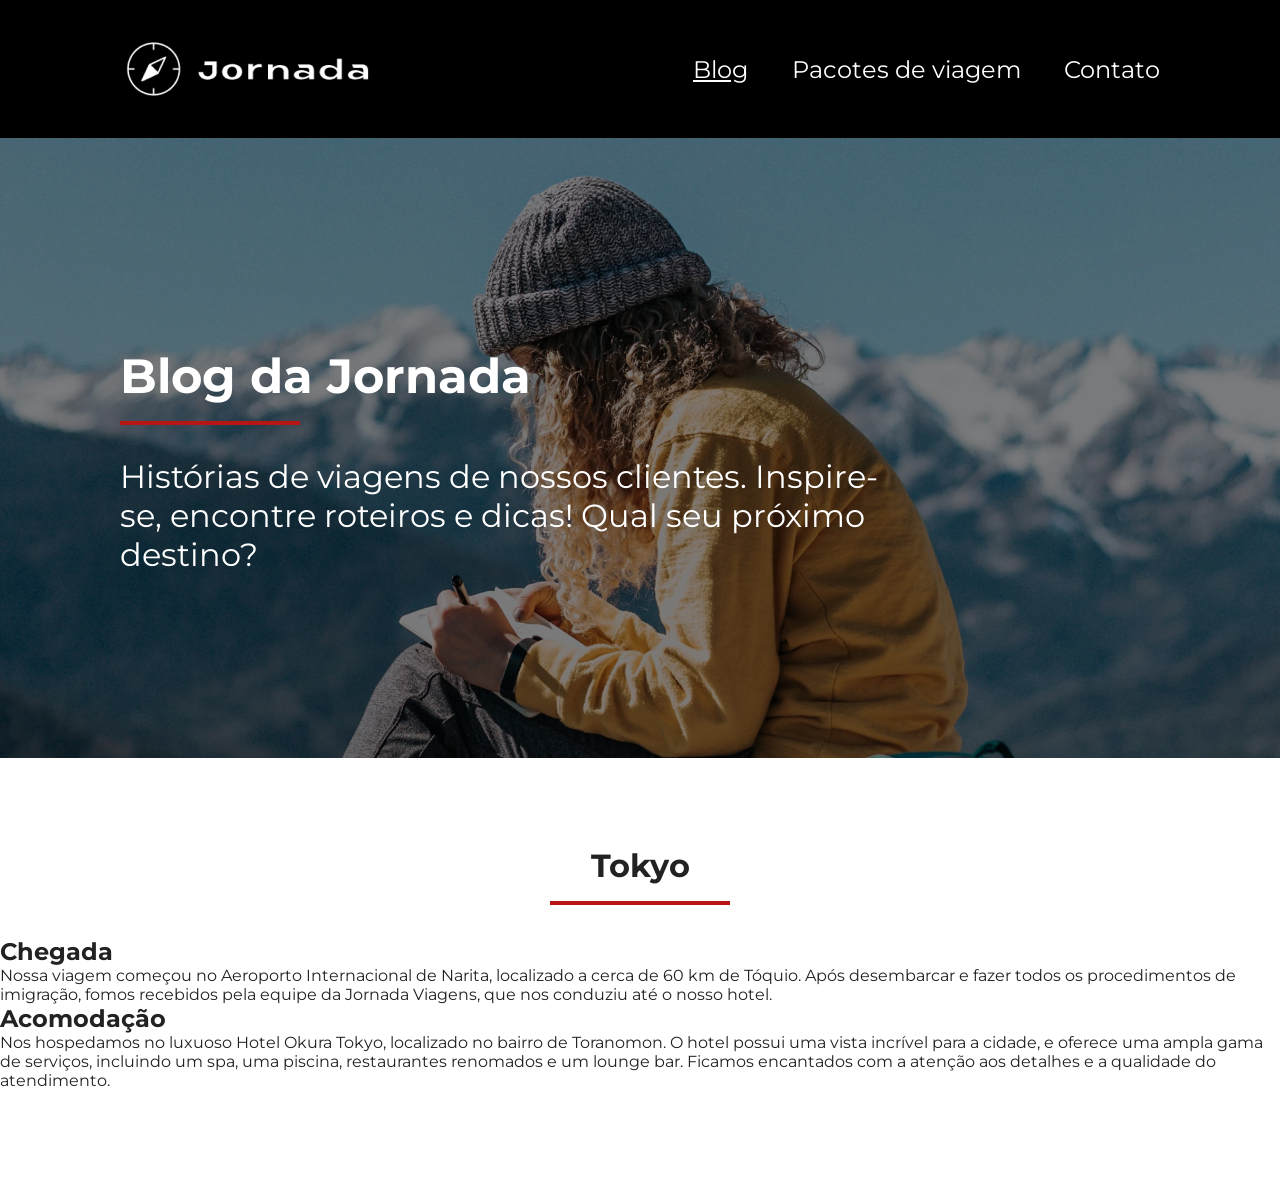
==== blog.html @ 9699022e "desenvolvimento da pagina blog" ====
<!DOCTYPE html>
<html lang="pt-br">

<head>
    <meta charset="UTF-8">
    <meta name="viewport" content="width=device-width, initial-scale=1.0">
    <meta name="description" content="Jornada Viagens, uma agência apaixonada por criar viagens inesquecíveis.">

    <meta name="og:title" content="Jornada Viagens">
    <meta name="og:description" content="Jornada Viagens, uma agência apaixonada por criar viagens inesquecíveis.">
    <meta name="og:image" content="https://kaleo-a-m.github.io/Jornada-viagens/img/Logo-branco-footer.png">
    <meta name="og:type" content="website">
    <meta name="og:url" content="https://kaleo-a-m.github.io/Jornada-viagens">

    <link rel="stylesheet" href="css/style.css">
    <link rel="shortcut icon" href="favicon-branco.svg" type="image/x-icon">
    <title>Jornada Viagens</title>
</head>

<body>
    <header>
        <a href="index.html" title="Voltar para a pagina inicial" id="logo">
            <img class="img-mobile" src="img/simbolo-bussola-branca.png" alt="Simbolo bussola Jornada Viagens">
            <img class="img-desktop" src="img/Logo-com-escrita.png" alt="Simbolo bussola Jornada Viagens">
        </a>
        <div class="navigation-menu">
            <label for="menu"><img src="img/menu.png" alt="Menu hamburguer"></label>
            <input type="checkbox" name="userMenu" id="menu" hidden>
            <nav>
                <ul class="list-links">
                    <li><a href="blog.html" target="_parent" title="Acessar blog" class="active">Blog</a></li>
                    <li><a href="pacotes-de-viagens.html" target="_parent" title="Acessar pacotes de viagem">Pacotes
                            de viagem</a>
                    </li>
                    <li><a href="contato.html" target="_parent" title="Acessar contato">Contato</a></li>
                </ul>
            </nav>
        </div>
    </header>
    <!-- section hero -->
    <section class="blog hero">
        <div class="hero-img">
            <div class="hero-content">
                <h1>Blog da Jornada</h1>
                <hr>
                <p>Histórias de viagens de nossos clientes. Inspire-se, encontre roteiros e dicas! Qual seu próximo
                    destino?</p>
            </div>
        </div>
    </section>
    <!-- section offers -->
    <section class="offers">
        <div class="section-title">
            <h2>Tokyo</h2>
            <hr>
        </div>
        <section class="presentetion">
            <div class="presentetion-content">
                <h2>Chegada</h2>
                <p>Nossa viagem começou no Aeroporto Internacional de Narita, localizado a cerca de 60 km de Tóquio.
                    Após
                    desembarcar e fazer todos os procedimentos de imigração, fomos recebidos pela equipe da Jornada
                    Viagens,
                    que nos conduziu até o nosso hotel.</p>
                <div class="img-presentetion"></div>
            </div>

            <div class="presentetion-text">
                <h2>Acomodação</h2>
                <p>Nos hospedamos no luxuoso Hotel Okura Tokyo, localizado no bairro de Toranomon. O hotel possui uma
                    vista
                    incrível para a cidade, e oferece uma ampla gama de serviços, incluindo um spa, uma piscina,
                    restaurantes renomados e um lounge bar. Ficamos encantados com a atenção aos detalhes e a qualidade
                    do
                    atendimento.</p>
            </div>
        </section>
</body>

</html>
---- css/style.css ----
@import url(global.css);
@import url(header.css);
@import url(hero.css);
@import url(offers.css);
@import url(bpc.css);
@import url(destinations.css);
@import url(payments.css);
@import url(testimonials.css);
@import url(baseboard.css);
@import url(footer.css);
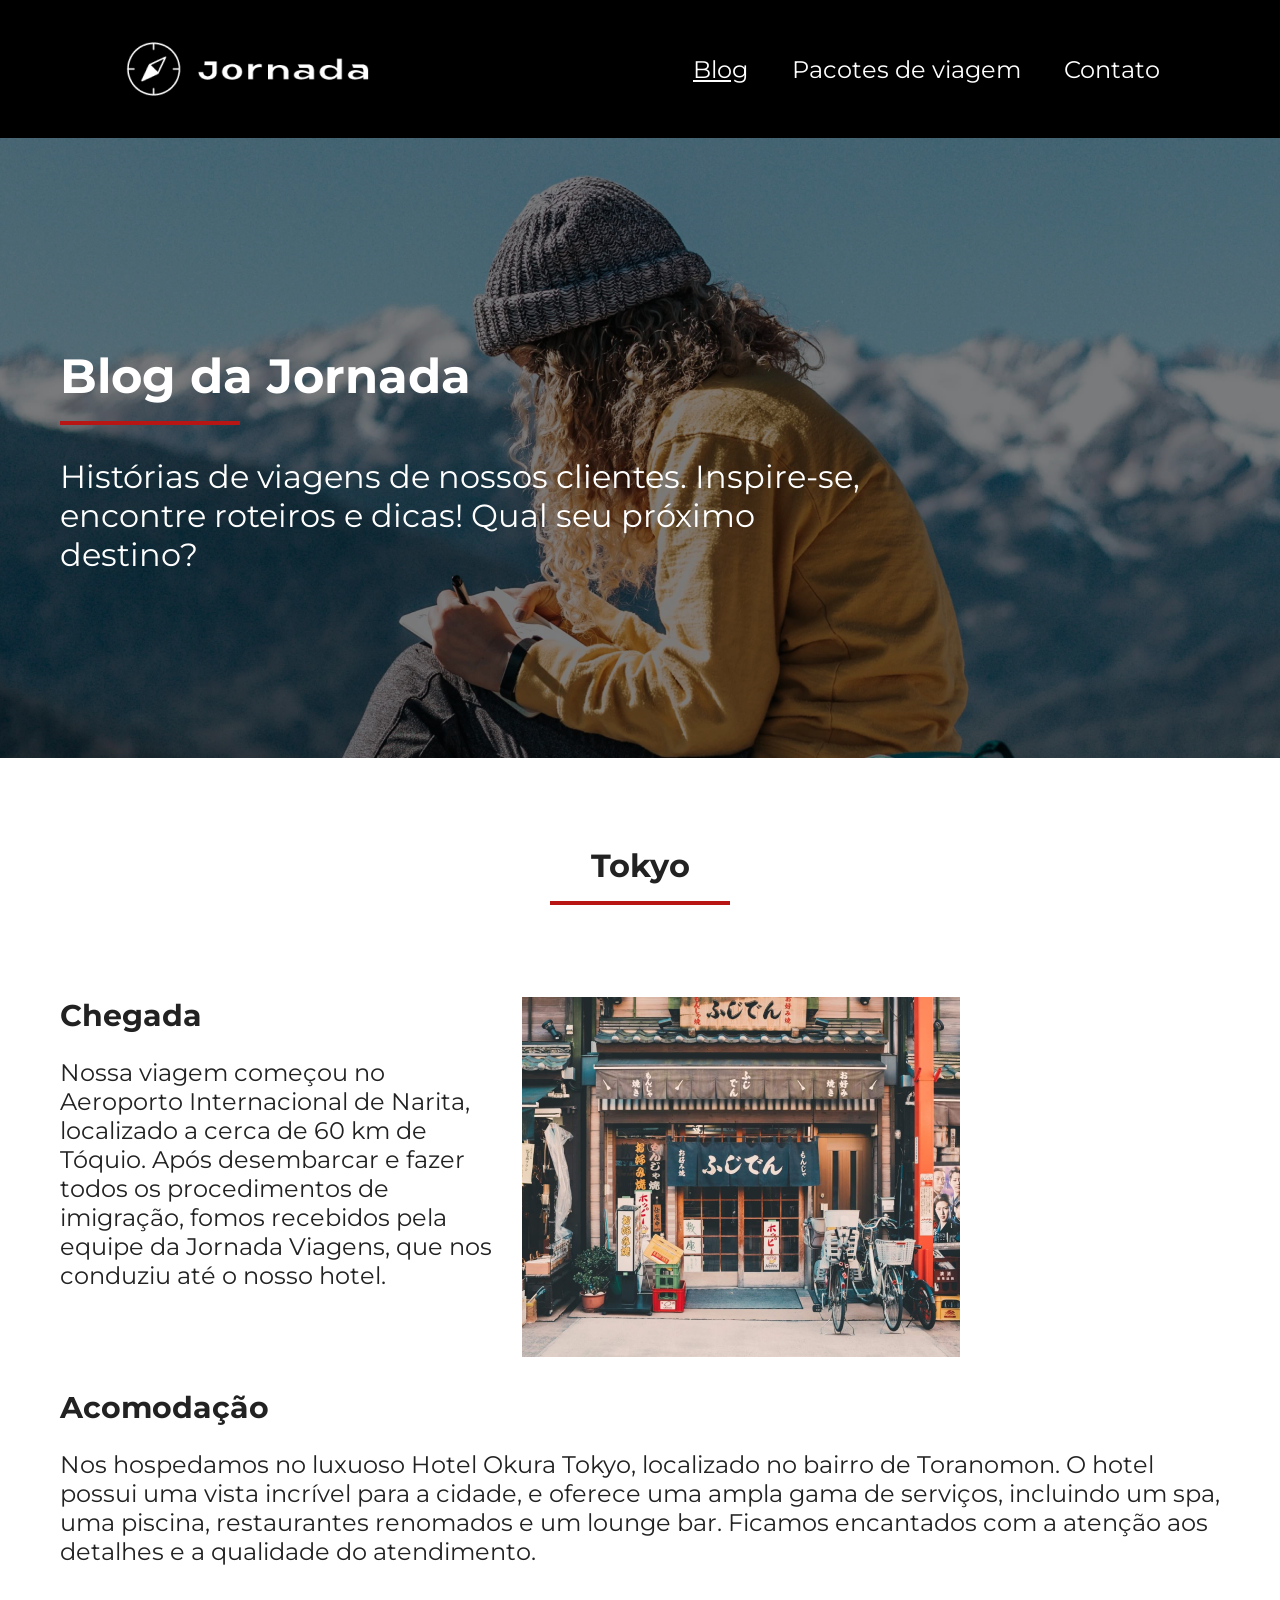
==== commit b86e81ea: "Desenvolvimento do presentention" ====
--- a/blog.html
+++ b/blog.html
@@ -55,24 +55,32 @@
             <hr>
         </div>
         <section class="presentetion">
-            <div class="presentetion-content">
-                <h2>Chegada</h2>
-                <p>Nossa viagem começou no Aeroporto Internacional de Narita, localizado a cerca de 60 km de Tóquio.
-                    Após
-                    desembarcar e fazer todos os procedimentos de imigração, fomos recebidos pela equipe da Jornada
-                    Viagens,
-                    que nos conduziu até o nosso hotel.</p>
-                <div class="img-presentetion"></div>
-            </div>
+            <div class="presentetion-container">
+                <div class="presentetion-content">
+                    <div class="presentetion-text">
+                        <h2>Chegada</h2>
+                        <p>Nossa viagem começou no Aeroporto Internacional de Narita, localizado a cerca de 60 km de
+                            Tóquio.
+                            Após
+                            desembarcar e fazer todos os procedimentos de imigração, fomos recebidos pela equipe da
+                            Jornada
+                            Viagens,
+                            que nos conduziu até o nosso hotel.</p>
+                    </div>
+                    <div class="img-presentetion"></div>
+                </div>
 
-            <div class="presentetion-text">
-                <h2>Acomodação</h2>
-                <p>Nos hospedamos no luxuoso Hotel Okura Tokyo, localizado no bairro de Toranomon. O hotel possui uma
-                    vista
-                    incrível para a cidade, e oferece uma ampla gama de serviços, incluindo um spa, uma piscina,
-                    restaurantes renomados e um lounge bar. Ficamos encantados com a atenção aos detalhes e a qualidade
-                    do
-                    atendimento.</p>
+                <div class="presentetion-text">
+                    <h2>Acomodação</h2>
+                    <p>Nos hospedamos no luxuoso Hotel Okura Tokyo, localizado no bairro de Toranomon. O hotel possui
+                        uma
+                        vista
+                        incrível para a cidade, e oferece uma ampla gama de serviços, incluindo um spa, uma piscina,
+                        restaurantes renomados e um lounge bar. Ficamos encantados com a atenção aos detalhes e a
+                        qualidade
+                        do
+                        atendimento.</p>
+                </div>
             </div>
         </section>
 </body>
--- a/css/style.css
+++ b/css/style.css
@@ -7,4 +7,5 @@
 @import url(payments.css);
 @import url(testimonials.css);
 @import url(baseboard.css);
-@import url(footer.css);+@import url(footer.css);
+@import url(presentetion.css);
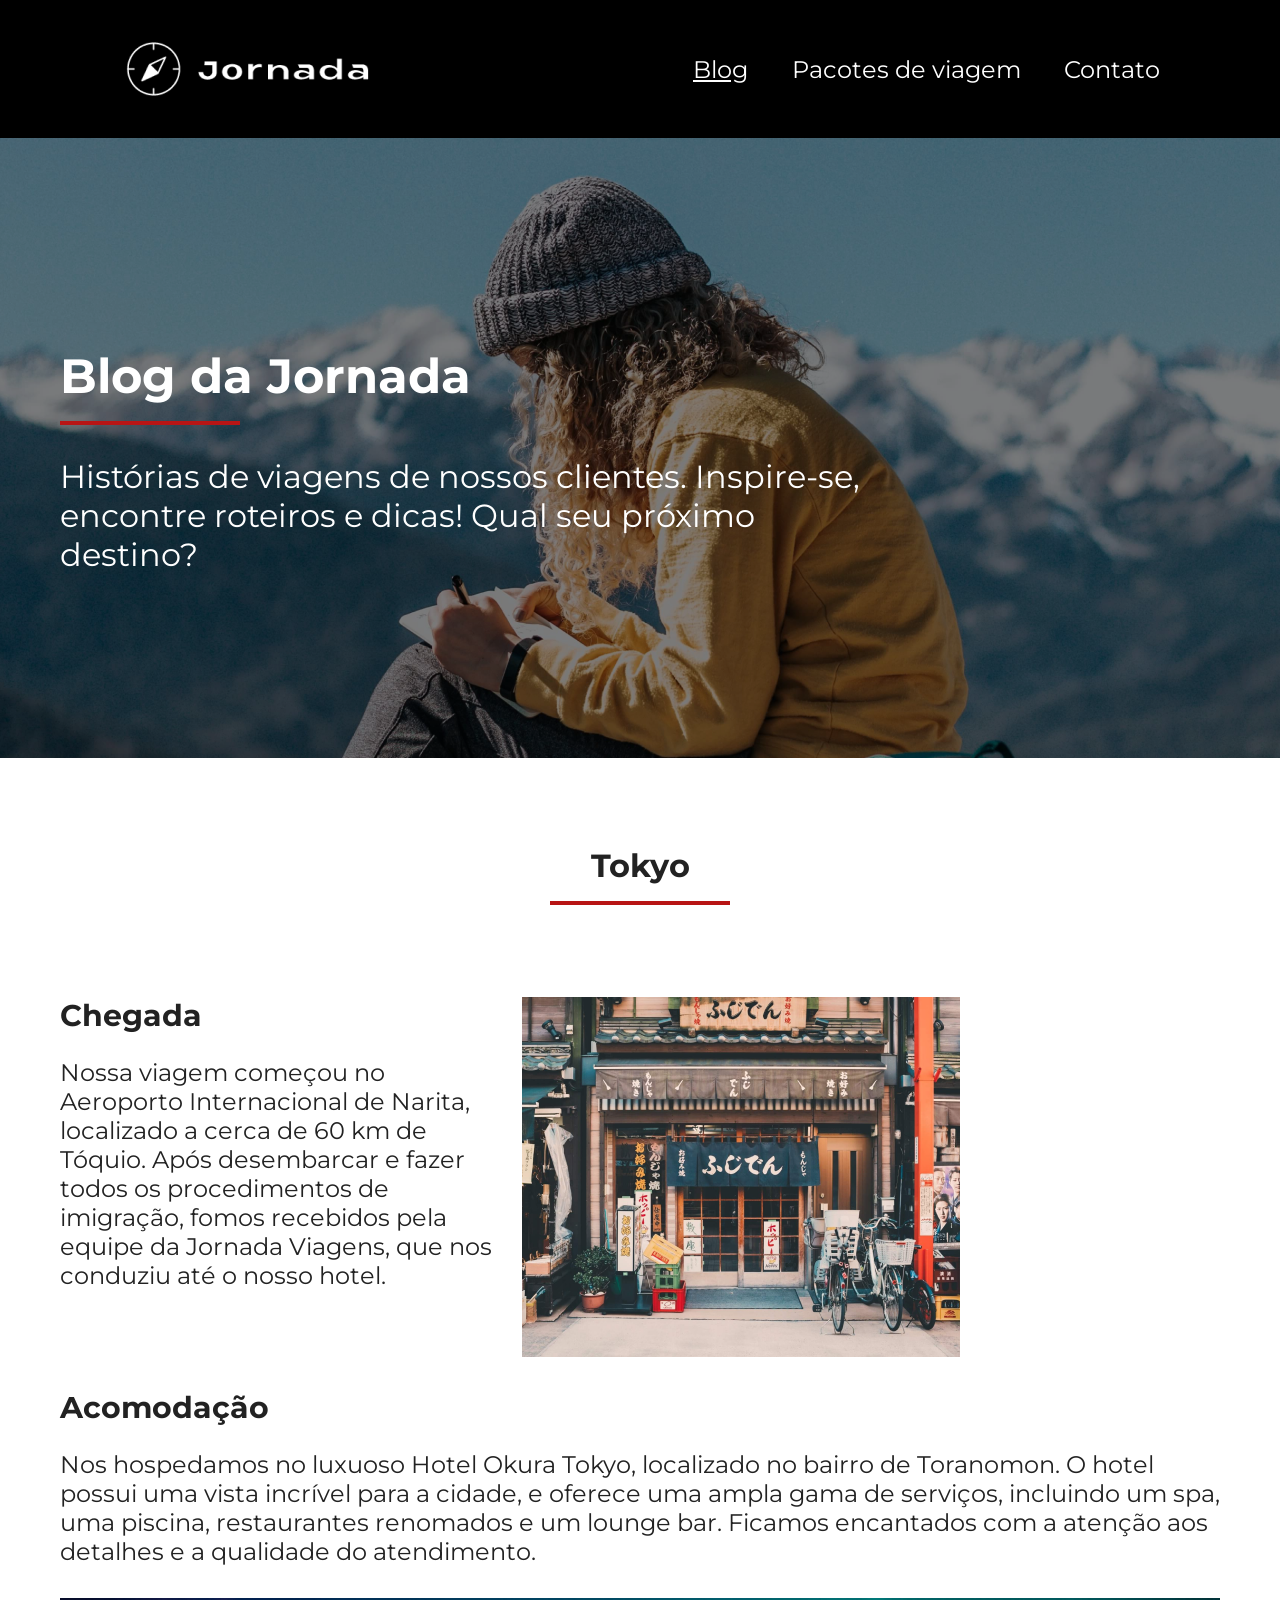
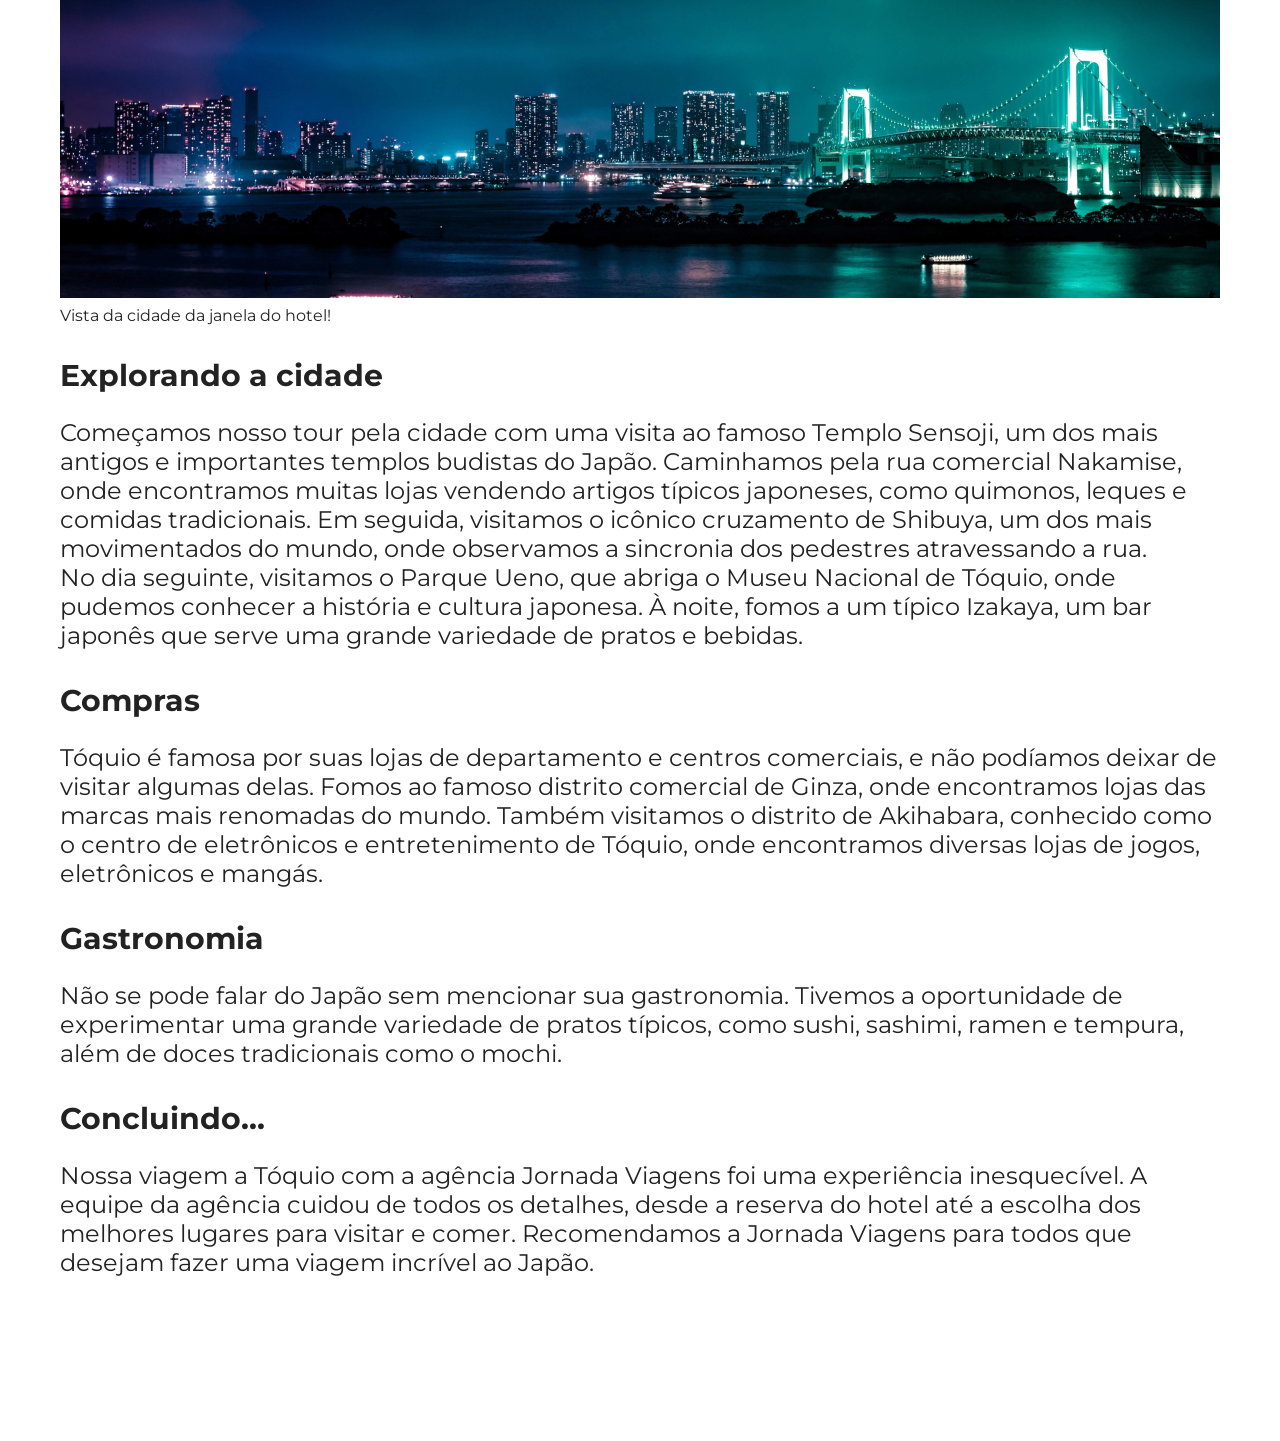
==== commit 51d7d7a6: "continuacao do densevolvimento da pagina blog" ====
--- a/blog.html
+++ b/blog.html
@@ -81,6 +81,43 @@
                         do
                         atendimento.</p>
                 </div>
+                <figure>
+                    <div class="img-tokyo"></div>
+                    <figcaption>Vista da cidade da janela do hotel!</figcaption>
+                </figure>
+                <div class="presentetion-text">
+                    <h2>Explorando a cidade</h2>
+                    <p>Começamos nosso tour pela cidade com uma visita ao famoso Templo Sensoji, um dos mais antigos e
+                        importantes templos budistas do Japão. Caminhamos pela rua comercial Nakamise, onde encontramos
+                        muitas lojas vendendo artigos típicos japoneses, como quimonos, leques e comidas tradicionais.
+                        Em seguida, visitamos o icônico cruzamento de Shibuya, um dos mais movimentados do mundo, onde
+                        observamos a sincronia dos pedestres atravessando a rua. <br>
+                        No dia seguinte, visitamos o Parque Ueno, que abriga o Museu Nacional de Tóquio, onde pudemos
+                        conhecer a história e cultura japonesa. À noite, fomos a um típico Izakaya, um bar japonês que
+                        serve uma grande variedade de pratos e bebidas.</p>
+                </div>
+                <div class="presentetion-text">
+                    <h2>Compras</h2>
+                    <p>Tóquio é famosa por suas lojas de departamento e centros comerciais, e não podíamos deixar de
+                        visitar algumas delas. Fomos ao famoso distrito comercial de Ginza, onde encontramos lojas das
+                        marcas mais renomadas do mundo.
+                        Também visitamos o distrito de Akihabara, conhecido como o centro de eletrônicos e
+                        entretenimento de Tóquio, onde encontramos diversas lojas de jogos, eletrônicos e mangás.</p>
+                </div>
+                <div class="presentetion-text">
+                    <h2>Gastronomia</h2>
+                    <p>Não se pode falar do Japão sem mencionar sua gastronomia. Tivemos a oportunidade de experimentar
+                        uma grande variedade de pratos típicos, como sushi, sashimi, ramen e tempura, além de doces
+                        tradicionais como o mochi.</p>
+                </div>
+                <div class="presentetion-text">
+                    <h2>Concluindo...</h2>
+                    <p>Nossa viagem a Tóquio com a agência Jornada Viagens foi uma experiência inesquecível. A equipe da
+                        agência cuidou de todos os detalhes, desde a reserva do hotel até a escolha dos melhores lugares
+                        para visitar e comer.
+                        Recomendamos a Jornada Viagens para todos que desejam fazer uma viagem incrível ao Japão.</p>
+                </div>
+
             </div>
         </section>
 </body>
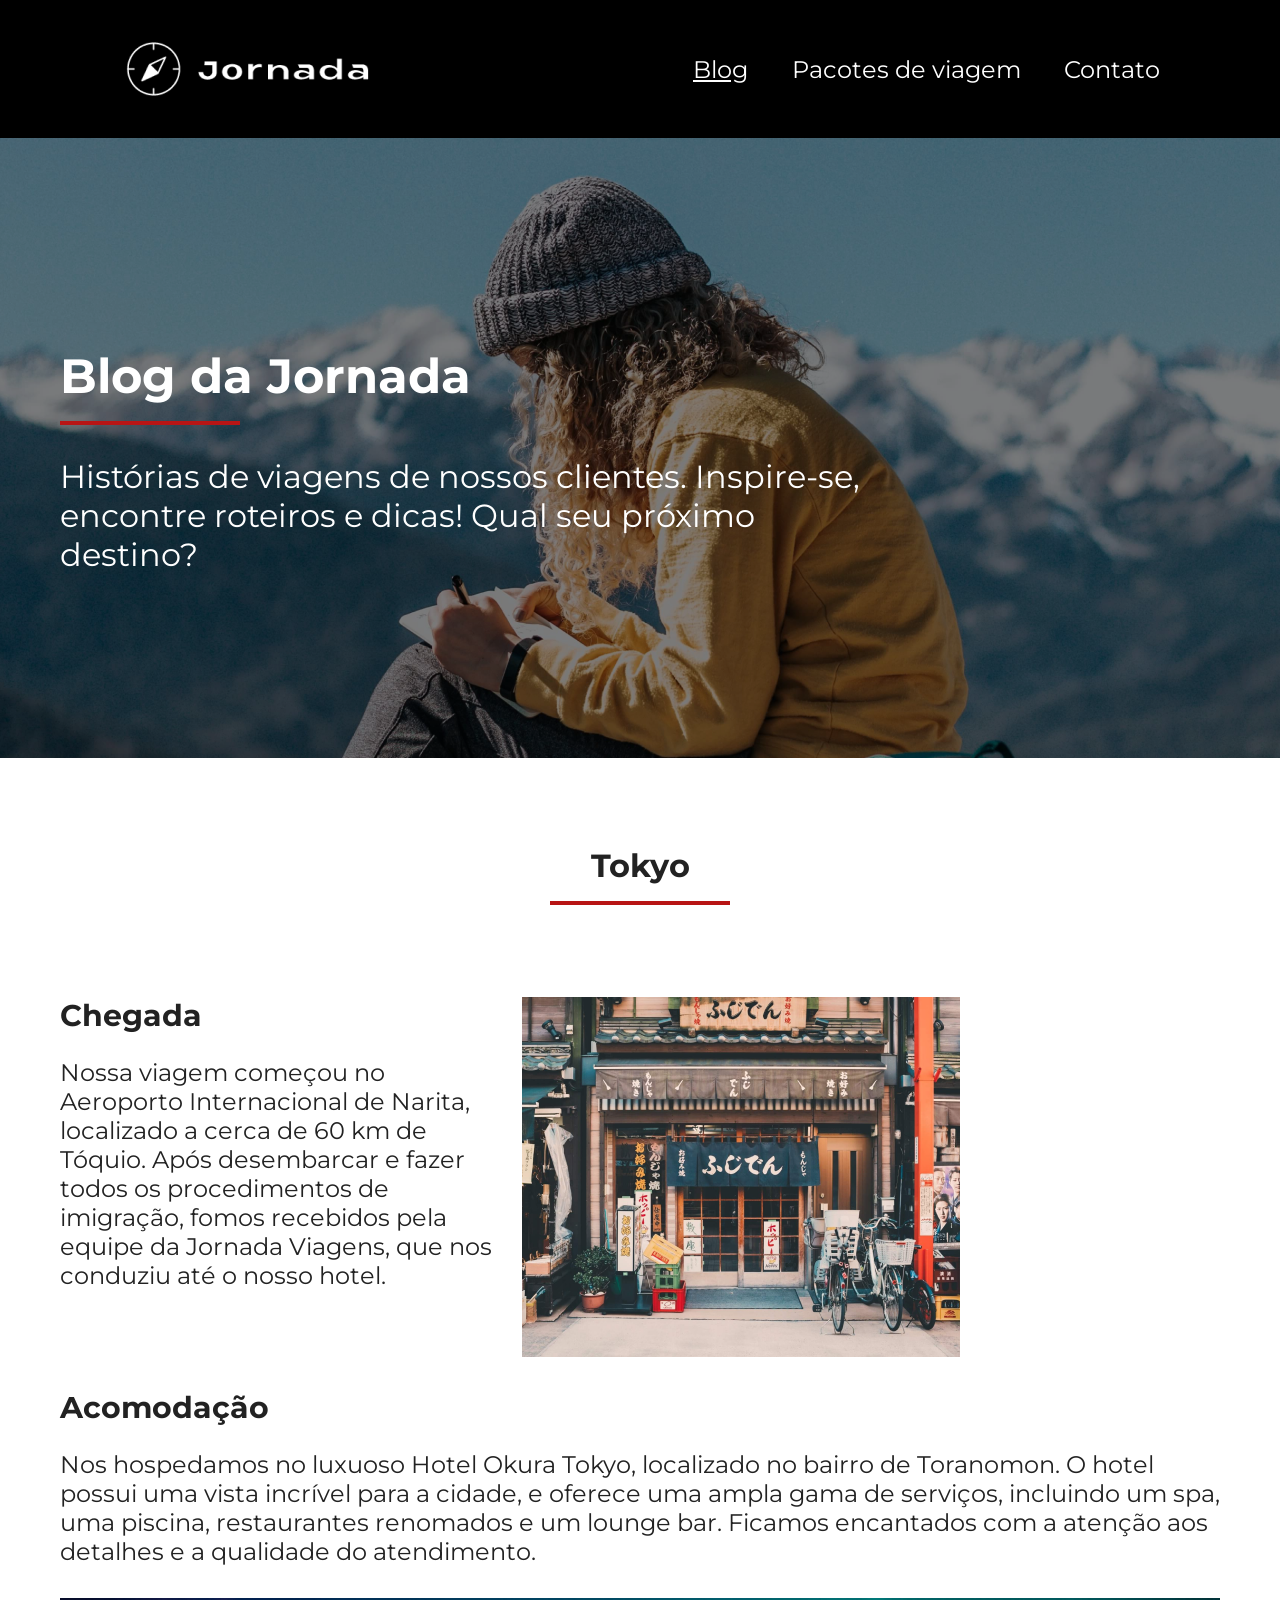
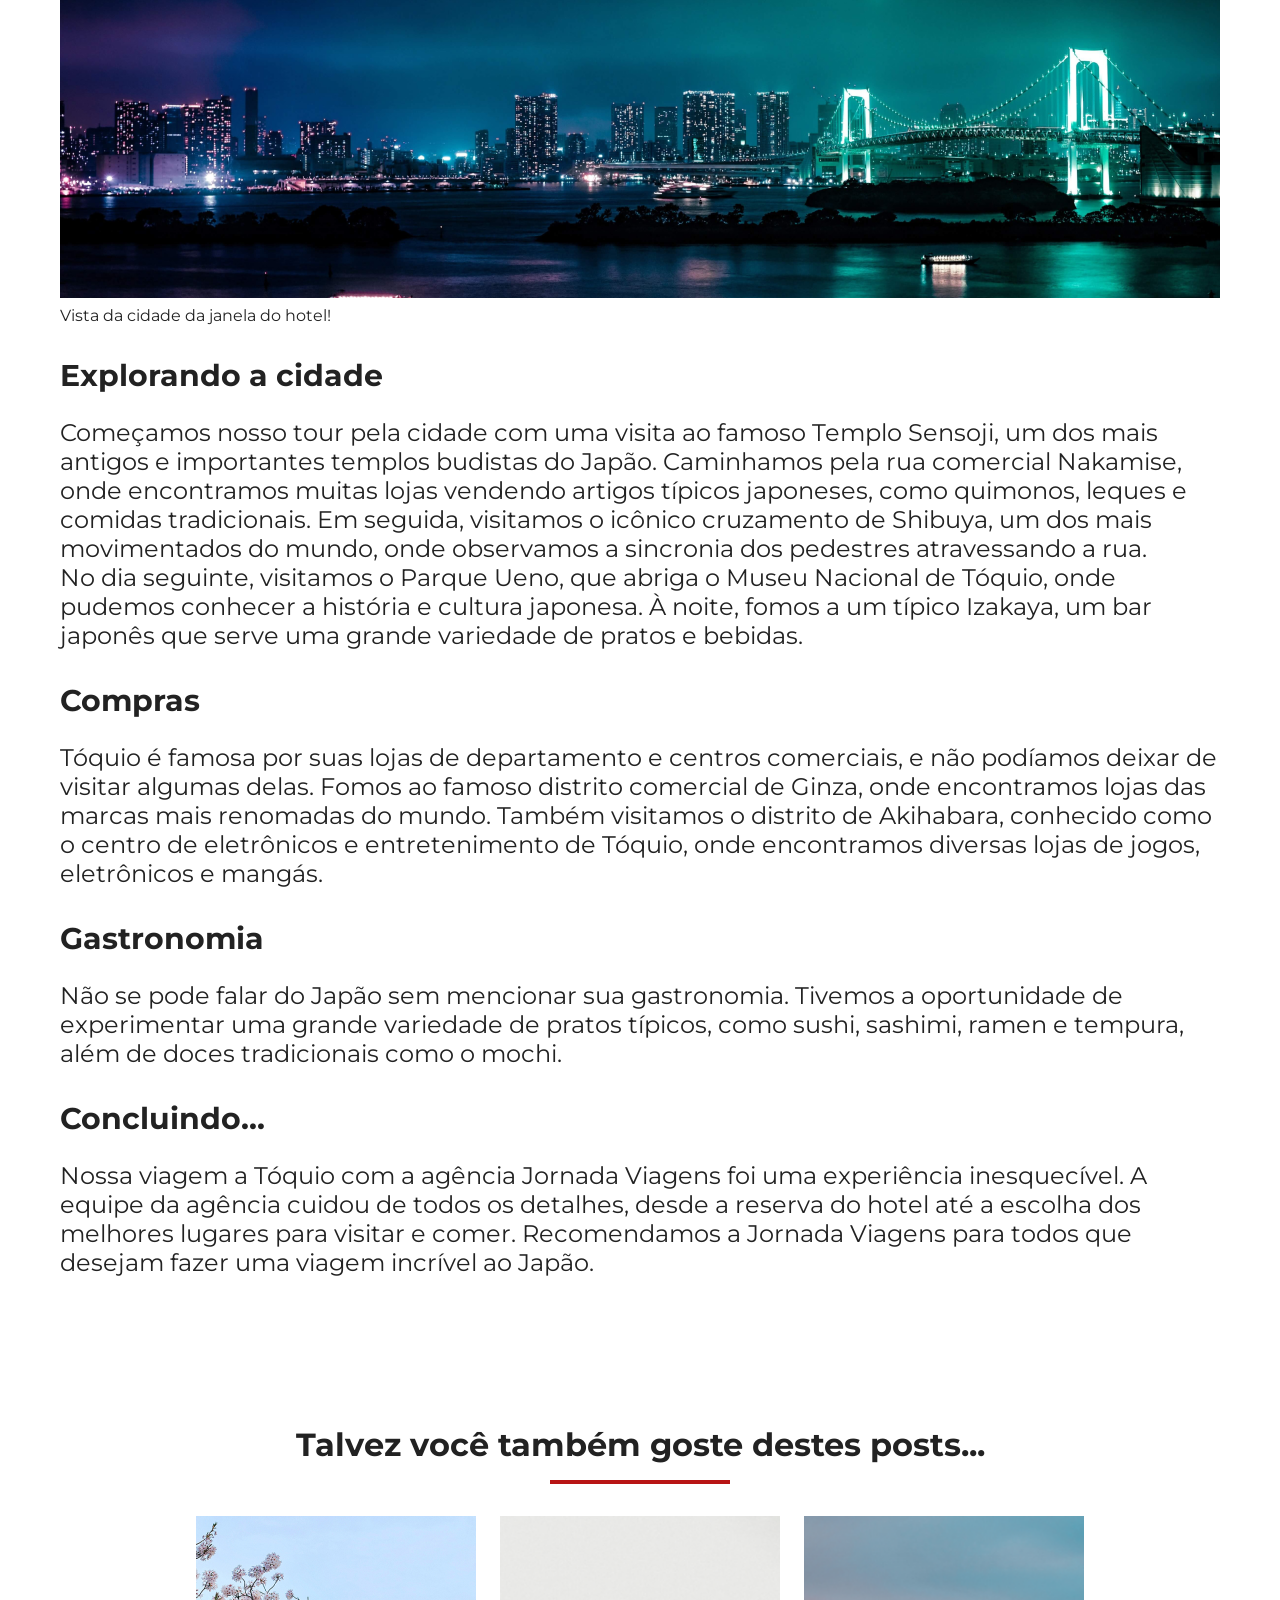
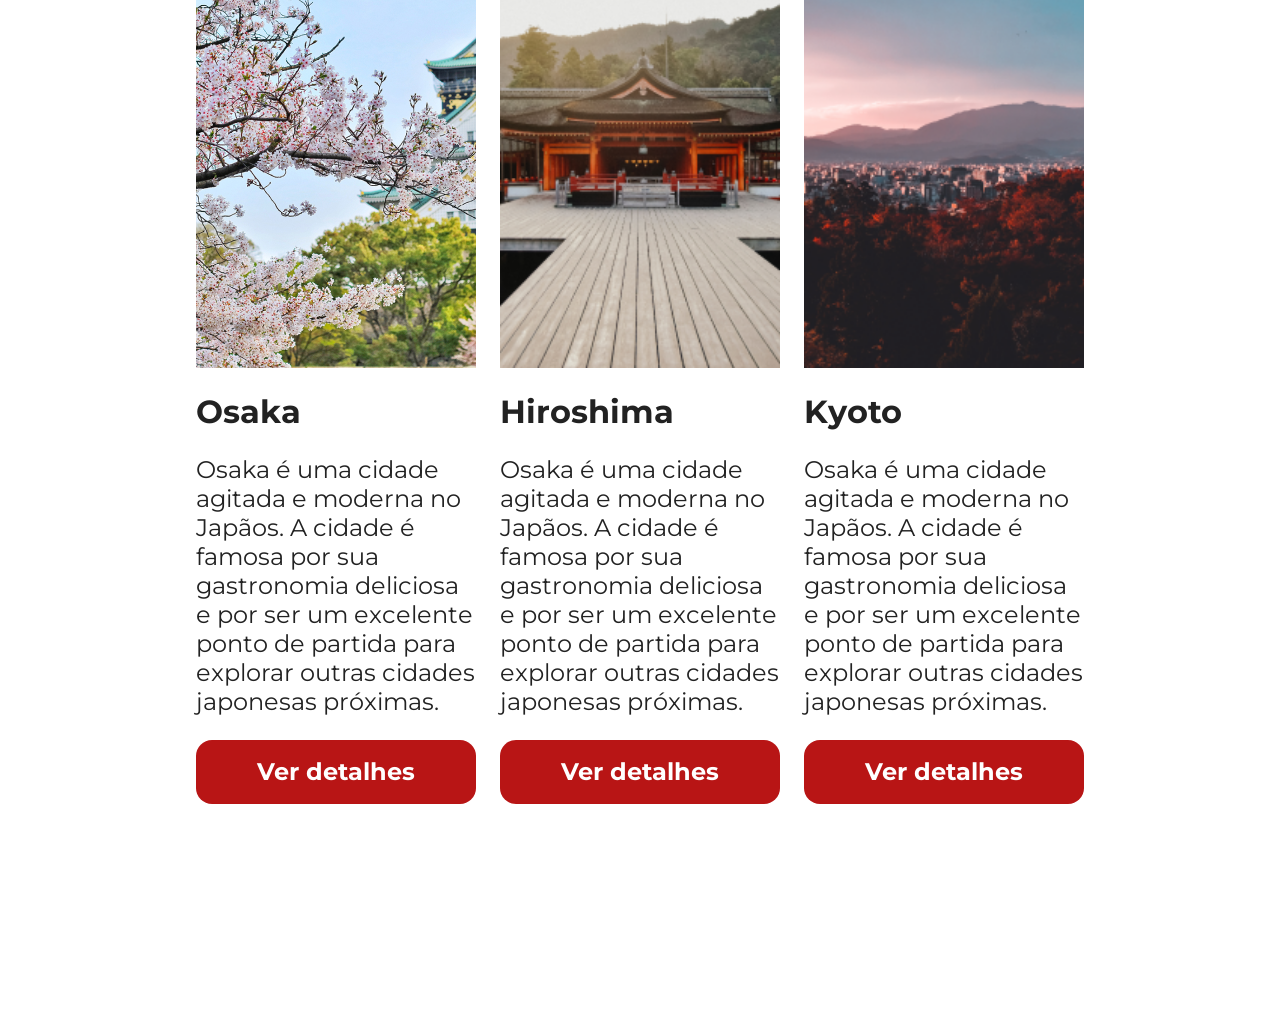
==== commit 19bd7f7a: "continuacao do desenvolvimento da pagina blog" ====
--- a/blog.html
+++ b/blog.html
@@ -54,6 +54,7 @@
             <h2>Tokyo</h2>
             <hr>
         </div>
+        <!-- section presentetion -->
         <section class="presentetion">
             <div class="presentetion-container">
                 <div class="presentetion-content">
@@ -120,6 +121,66 @@
 
             </div>
         </section>
+        <!-- section offers -->
+        <section class="offers">
+            <div class="section-title">
+                <h2>Talvez você também goste destes posts...</h2>
+                <hr>
+            </div>
+
+            <div class="destinations-blog">
+                <section class="destinations">
+                    <div class="destination-items">
+                        <article class="item">
+                            <header>
+                                <div class="img-item osaka"></div>
+                                <h3 class="title-destination">Osaka</h3>
+                            </header>
+                            <p class="text-destination">Osaka é uma cidade agitada e moderna no Japãos. A cidade é famosa
+                                por
+                                sua
+                                gastronomia deliciosa e por
+                                ser um excelente ponto de partida para explorar outras cidades japonesas próximas.</p>
+                            <footer>
+                                <a href="#" class="button">Ver detalhes</a>
+                            </footer>
+                        </article>
+                    </div>
+                </section>
+                <section class="destinations">
+                <div class="destination-items">
+                    <article class="item">
+                        <header>
+                            <div class="img-item hiroshima"></div>
+                            <h3 class="title-destination">Hiroshima</h3>
+                        </header>
+                        <p class="text-destination">Osaka é uma cidade agitada e moderna no Japãos. A cidade é famosa por
+                            sua gastronomia deliciosa e por ser um excelente ponto de partida para explorar outras cidades
+                            japonesas próximas.</p>
+                        <footer>
+                            <a href="#" class="button">Ver detalhes</a>
+                        </footer>
+                    </article>
+                </div>
+                        </section>
+                
+                        <section class="destinations">
+                <div class="destination-items">
+                    <article class="item">
+                        <header>
+                            <div class="img-item kyoto"></div>
+                            <h3 class="title-destination">Kyoto</h3>
+                        </header>
+                        <p class="text-destination">Osaka é uma cidade agitada e moderna no Japãos. A cidade é famosa
+                            por sua gastronomia deliciosa e por ser um excelente ponto de partida para explorar outras
+                            cidades japonesas próximas.</p>
+                        <footer>
+                            <a href="#" class="button">Ver detalhes</a>
+                        </footer>
+                    </article>
+                </div>
+                        </section>
+            </div>
 </body>
 
 </html>
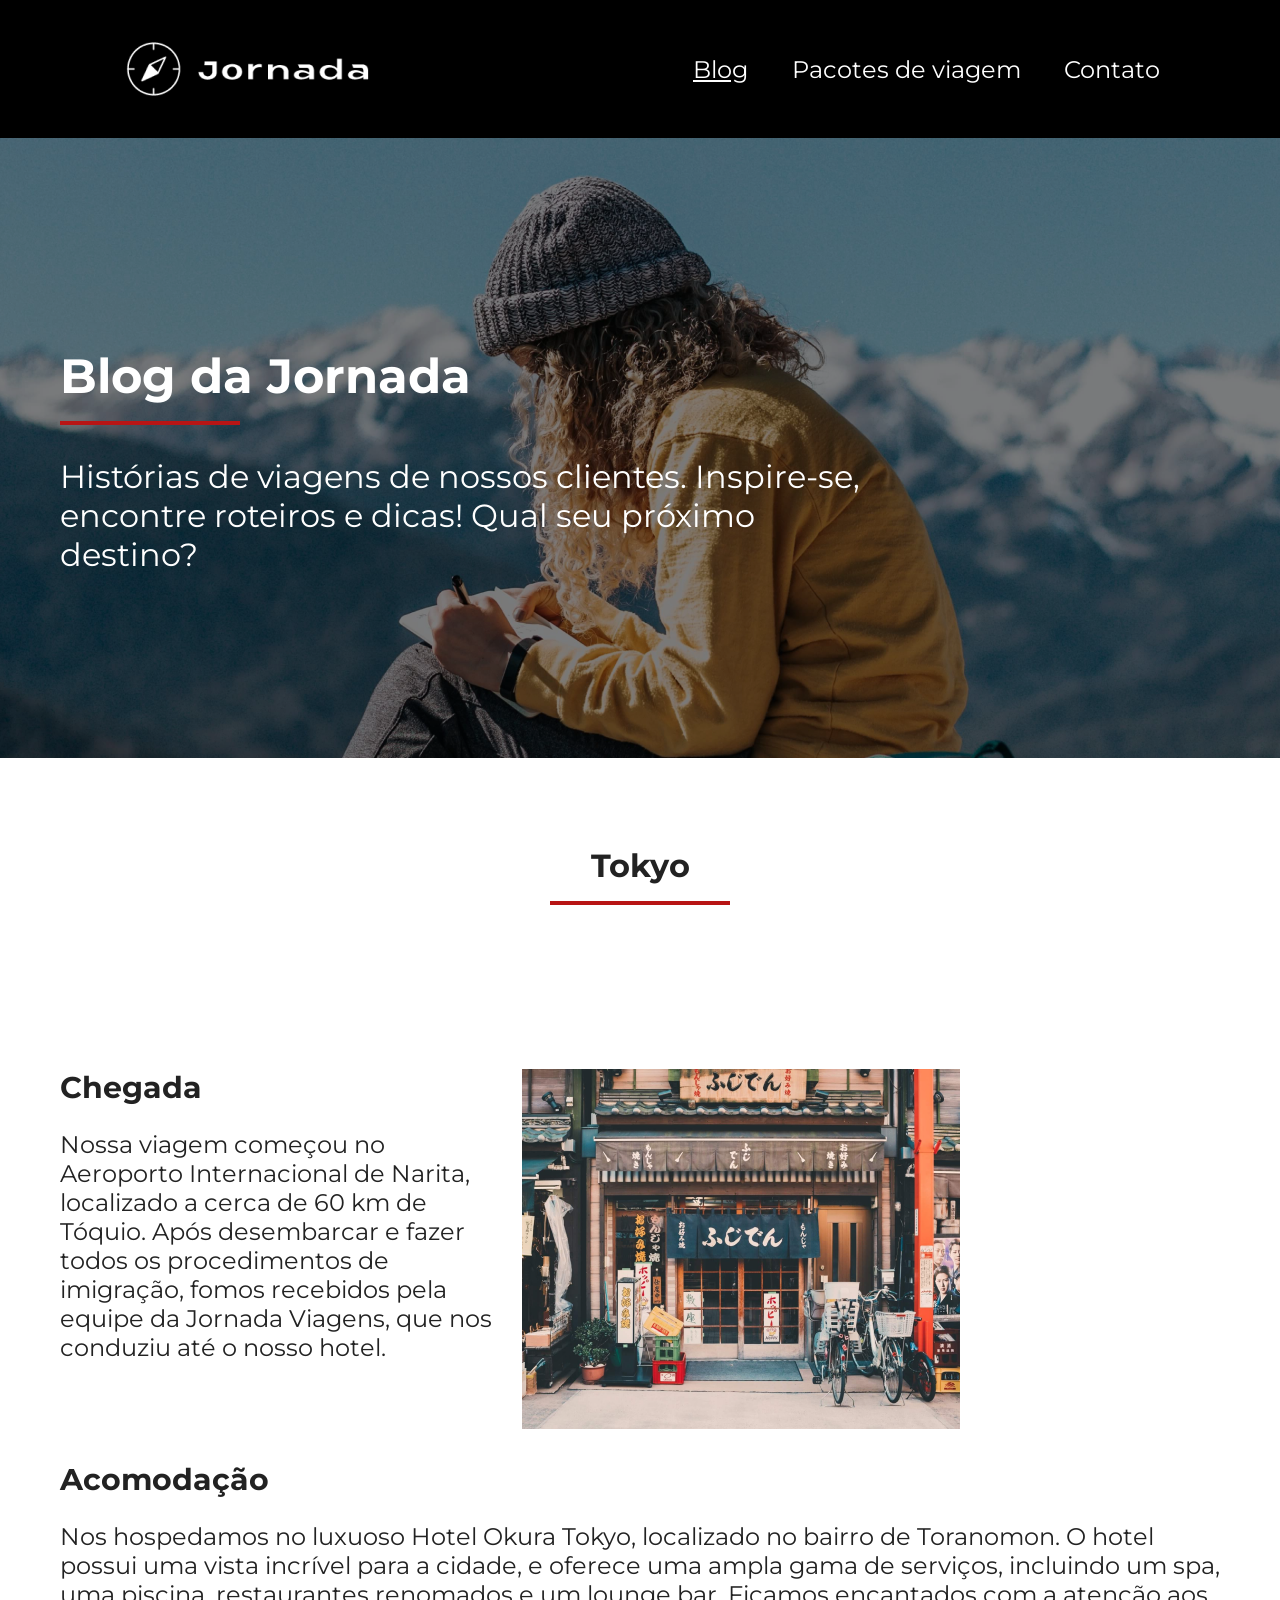
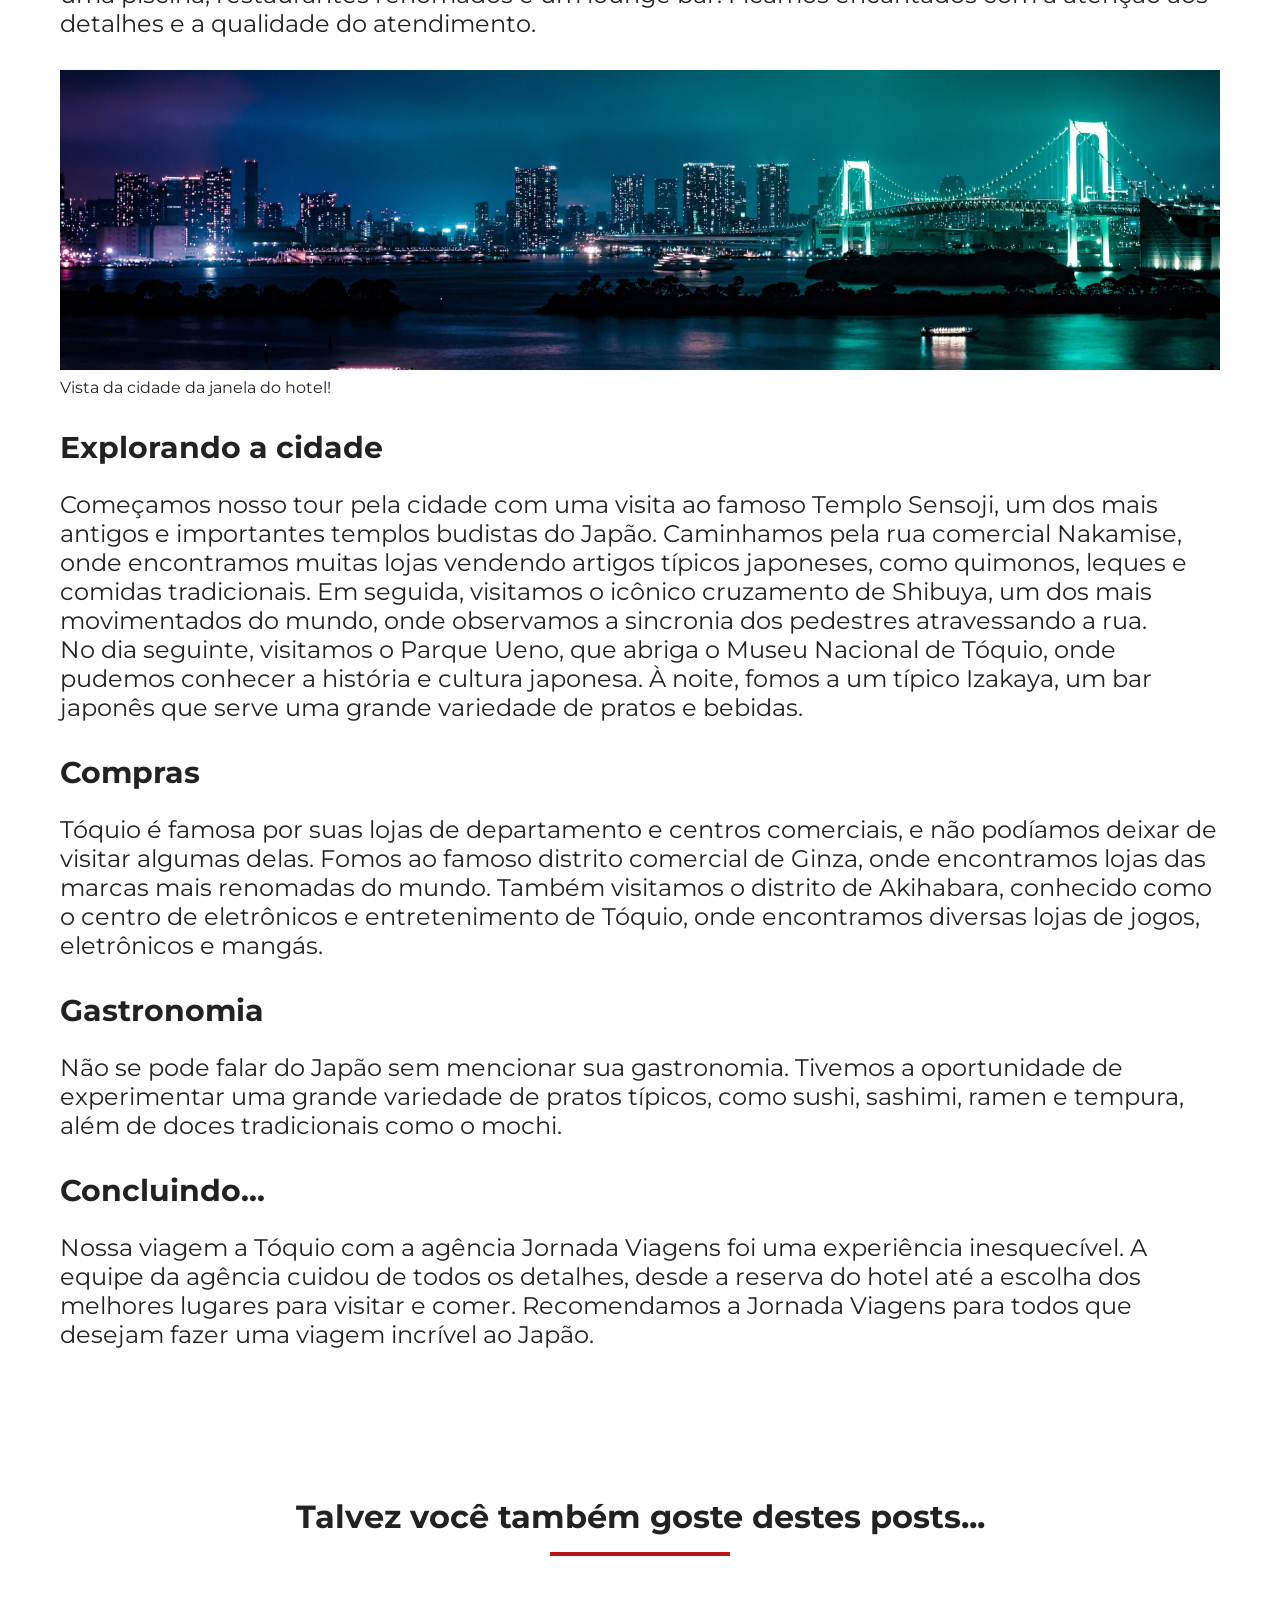
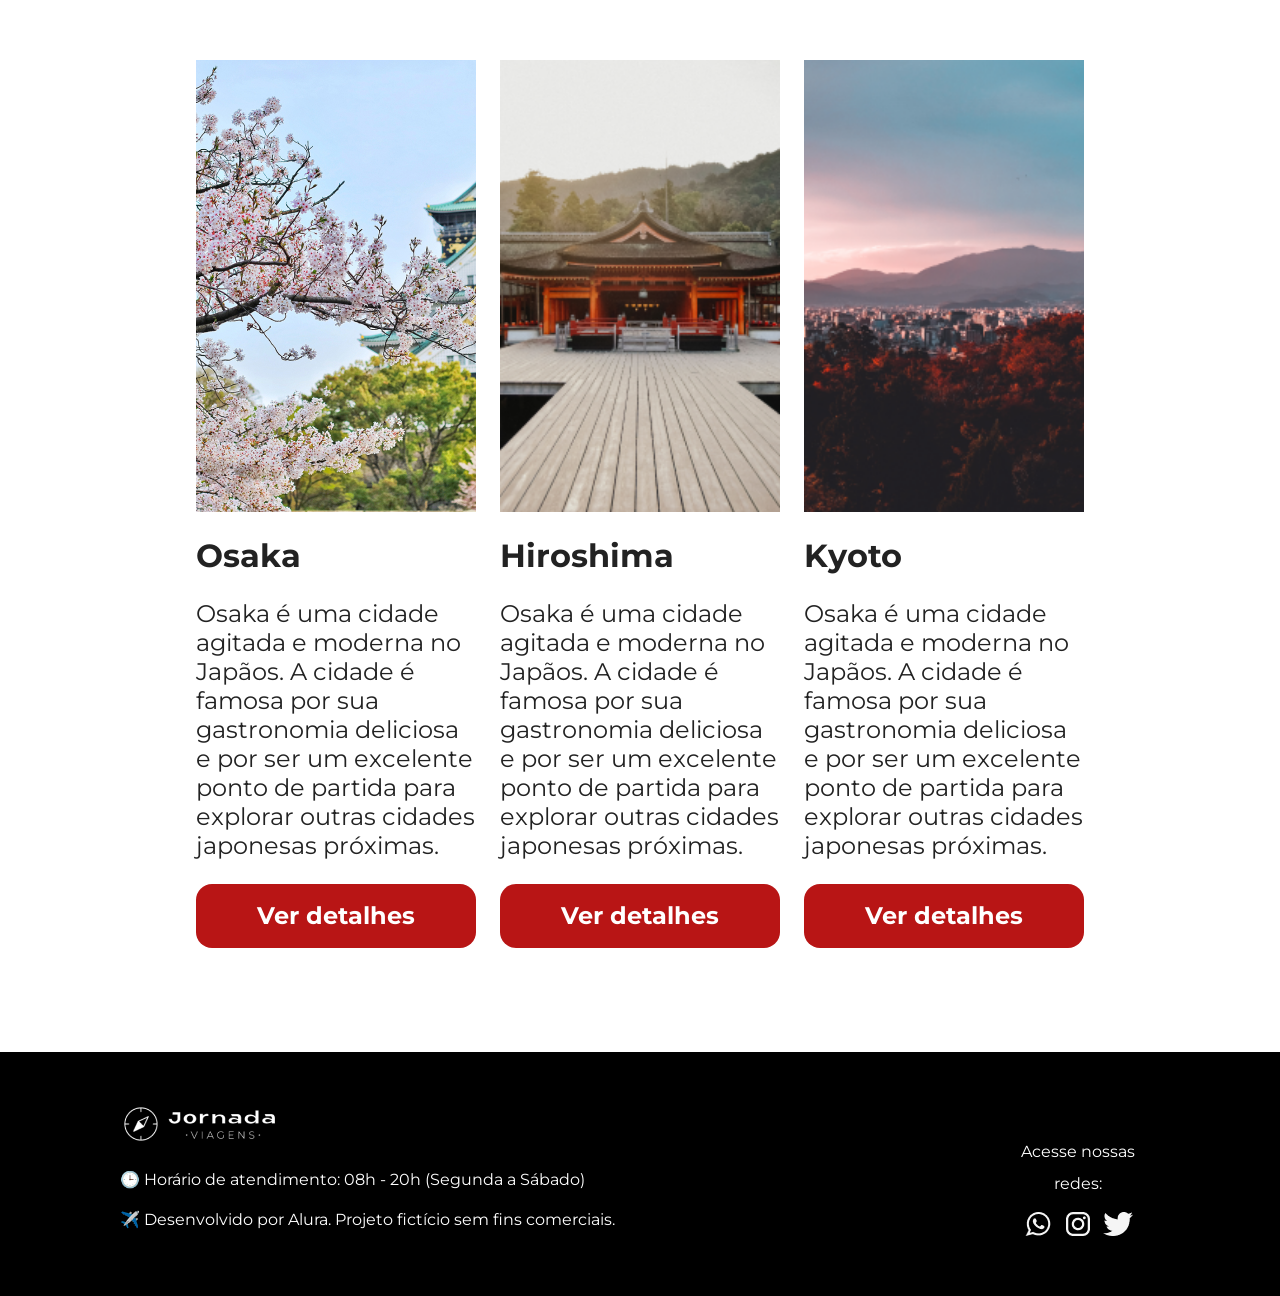
==== commit 150a9349: "finalizacao da pagina blog" ====
--- a/blog.html
+++ b/blog.html
@@ -37,23 +37,25 @@
             </nav>
         </div>
     </header>
-    <!-- section hero -->
-    <section class="blog hero">
-        <div class="hero-img">
-            <div class="hero-content">
-                <h1>Blog da Jornada</h1>
+    <main>
+        <!-- section hero -->
+        <section class="blog hero">
+            <div class="hero-img">
+                <div class="hero-content">
+                    <h1>Blog da Jornada</h1>
+                    <hr>
+                    <p>Histórias de viagens de nossos clientes. Inspire-se, encontre roteiros e dicas! Qual seu próximo
+                        destino?</p>
+                </div>
+            </div>
+        </section>
+        <!-- section offers -->
+        <section class="offers">
+            <div class="section-title">
+                <h2>Tokyo</h2>
                 <hr>
-                <p>Histórias de viagens de nossos clientes. Inspire-se, encontre roteiros e dicas! Qual seu próximo
-                    destino?</p>
-            </div>
-        </div>
-    </section>
-    <!-- section offers -->
-    <section class="offers">
-        <div class="section-title">
-            <h2>Tokyo</h2>
-            <hr>
-        </div>
+            </div>
+        </section>
         <!-- section presentetion -->
         <section class="presentetion">
             <div class="presentetion-container">
@@ -70,7 +72,6 @@
                     </div>
                     <div class="img-presentetion"></div>
                 </div>
-
                 <div class="presentetion-text">
                     <h2>Acomodação</h2>
                     <p>Nos hospedamos no luxuoso Hotel Okura Tokyo, localizado no bairro de Toranomon. O hotel possui
@@ -118,7 +119,6 @@
                         para visitar e comer.
                         Recomendamos a Jornada Viagens para todos que desejam fazer uma viagem incrível ao Japão.</p>
                 </div>
-
             </div>
         </section>
         <!-- section offers -->
@@ -127,60 +127,107 @@
                 <h2>Talvez você também goste destes posts...</h2>
                 <hr>
             </div>
-
-            <div class="destinations-blog">
-                <section class="destinations">
-                    <div class="destination-items">
-                        <article class="item">
-                            <header>
-                                <div class="img-item osaka"></div>
-                                <h3 class="title-destination">Osaka</h3>
-                            </header>
-                            <p class="text-destination">Osaka é uma cidade agitada e moderna no Japãos. A cidade é famosa
-                                por
-                                sua
-                                gastronomia deliciosa e por
-                                ser um excelente ponto de partida para explorar outras cidades japonesas próximas.</p>
-                            <footer>
-                                <a href="#" class="button">Ver detalhes</a>
-                            </footer>
-                        </article>
-                    </div>
-                </section>
-                <section class="destinations">
+        </section>
+        <div class="destinations-blog">
+            <section class="destinations">
+                <div class="destination-items">
+                    <article class="item">
+                        <header>
+                            <div class="img-item osaka blog"></div>
+                            <h3 class="title-destination">Osaka</h3>
+                        </header>
+                        <p class="text-destination">Osaka é uma cidade agitada e moderna no Japãos. A cidade é
+                            famosa
+                            por
+                            sua
+                            gastronomia deliciosa e por
+                            ser um excelente ponto de partida para explorar outras cidades japonesas próximas.</p>
+                        <footer>
+                            <a href="#" class="button">Ver detalhes</a>
+                        </footer>
+                    </article>
+                </div>
+            </section>
+            <section class="destinations">
                 <div class="destination-items">
                     <article class="item">
                         <header>
                             <div class="img-item hiroshima"></div>
                             <h3 class="title-destination">Hiroshima</h3>
                         </header>
-                        <p class="text-destination">Osaka é uma cidade agitada e moderna no Japãos. A cidade é famosa por
-                            sua gastronomia deliciosa e por ser um excelente ponto de partida para explorar outras cidades
+                        <p class="text-destination">Osaka é uma cidade agitada e moderna no Japãos. A cidade é
+                            famosa por
+                            sua gastronomia deliciosa e por ser um excelente ponto de partida para explorar outras
+                            cidades
                             japonesas próximas.</p>
                         <footer>
                             <a href="#" class="button">Ver detalhes</a>
                         </footer>
                     </article>
                 </div>
-                        </section>
-                
-                        <section class="destinations">
+            </section>
+            <section class="destinations">
                 <div class="destination-items">
                     <article class="item">
                         <header>
                             <div class="img-item kyoto"></div>
                             <h3 class="title-destination">Kyoto</h3>
                         </header>
-                        <p class="text-destination">Osaka é uma cidade agitada e moderna no Japãos. A cidade é famosa
-                            por sua gastronomia deliciosa e por ser um excelente ponto de partida para explorar outras
+                        <p class="text-destination">Osaka é uma cidade agitada e moderna no Japãos. A cidade é
+                            famosa
+                            por sua gastronomia deliciosa e por ser um excelente ponto de partida para explorar
+                            outras
                             cidades japonesas próximas.</p>
                         <footer>
                             <a href="#" class="button">Ver detalhes</a>
                         </footer>
                     </article>
                 </div>
-                        </section>
-            </div>
+            </section>
+        </div>
+    </main>
+    <!-- footer -->
+    <footer class="main-footer">
+        <div class="footer-content">
+            <img src="img/Logo-branco-footer.png" alt="Logo da empresa Jornada Viagens na cor branca"
+                class="img-footer">
+            <p class="footer-text">
+                <span class="icon" aria-hidden="true">🕒</span>
+                Horário de atendimento: 08h - 20h (Segunda a Sábado)
+            </p>
+            <p class="footer-text">
+                <span class="icon" aria-hidden="true">✈️</span>
+                Desenvolvido por Alura. Projeto fictício sem fins comerciais.
+            </p>
+        </div>
+        <nav class="footer-social" aria-label="Redes sociais da Jornada Viagens">
+            <p class="footer-text" id="redes-sociais-titulo">
+                Acesse nossas redes:
+            </p>
+            <ul class="footer-social-list" aria-labelledby="redes-sociais-titulo">
+                <li>
+                    <a href="#" target="_blank" rel="noopener noreferrer" title="Acesse o WhatsApp do Jornada Viagens"
+                        aria-label="Acesse o WhatsApp do Jornada Viagens (abre em nova aba)">
+                        <img src="img/logo-Whatsapp.png" alt="Ícone do WhatsApp" class="logo-redes">
+                    </a>
+                </li>
+                <li>
+                    <a href="#" target="_blank" rel="noopener noreferrer" title="Acesse o Instagram do Jornada Viagens"
+                        aria-label="Acesse o Instagram do Jornada Viagens (abre em nova aba)">
+                        <img src="img/logo-Instragam.png" alt="Ícone do Instagram" class="logo-redes">
+                    </a>
+                </li>
+                <li>
+                    <a href="#" target="_blank" rel="noopener noreferrer" title="Acesse o Twitter do Jornada Viagens"
+                        aria-label="Acesse o Twitter do Jornada Viagens (abre em nova aba)">
+                        <img src="img/logo-Twiter.png" alt="Ícone do Twitter" class="logo-redes">
+                    </a>
+                </li>
+            </ul>
+        </nav>
+    </footer>
+
 </body>
 
+
 </html>
